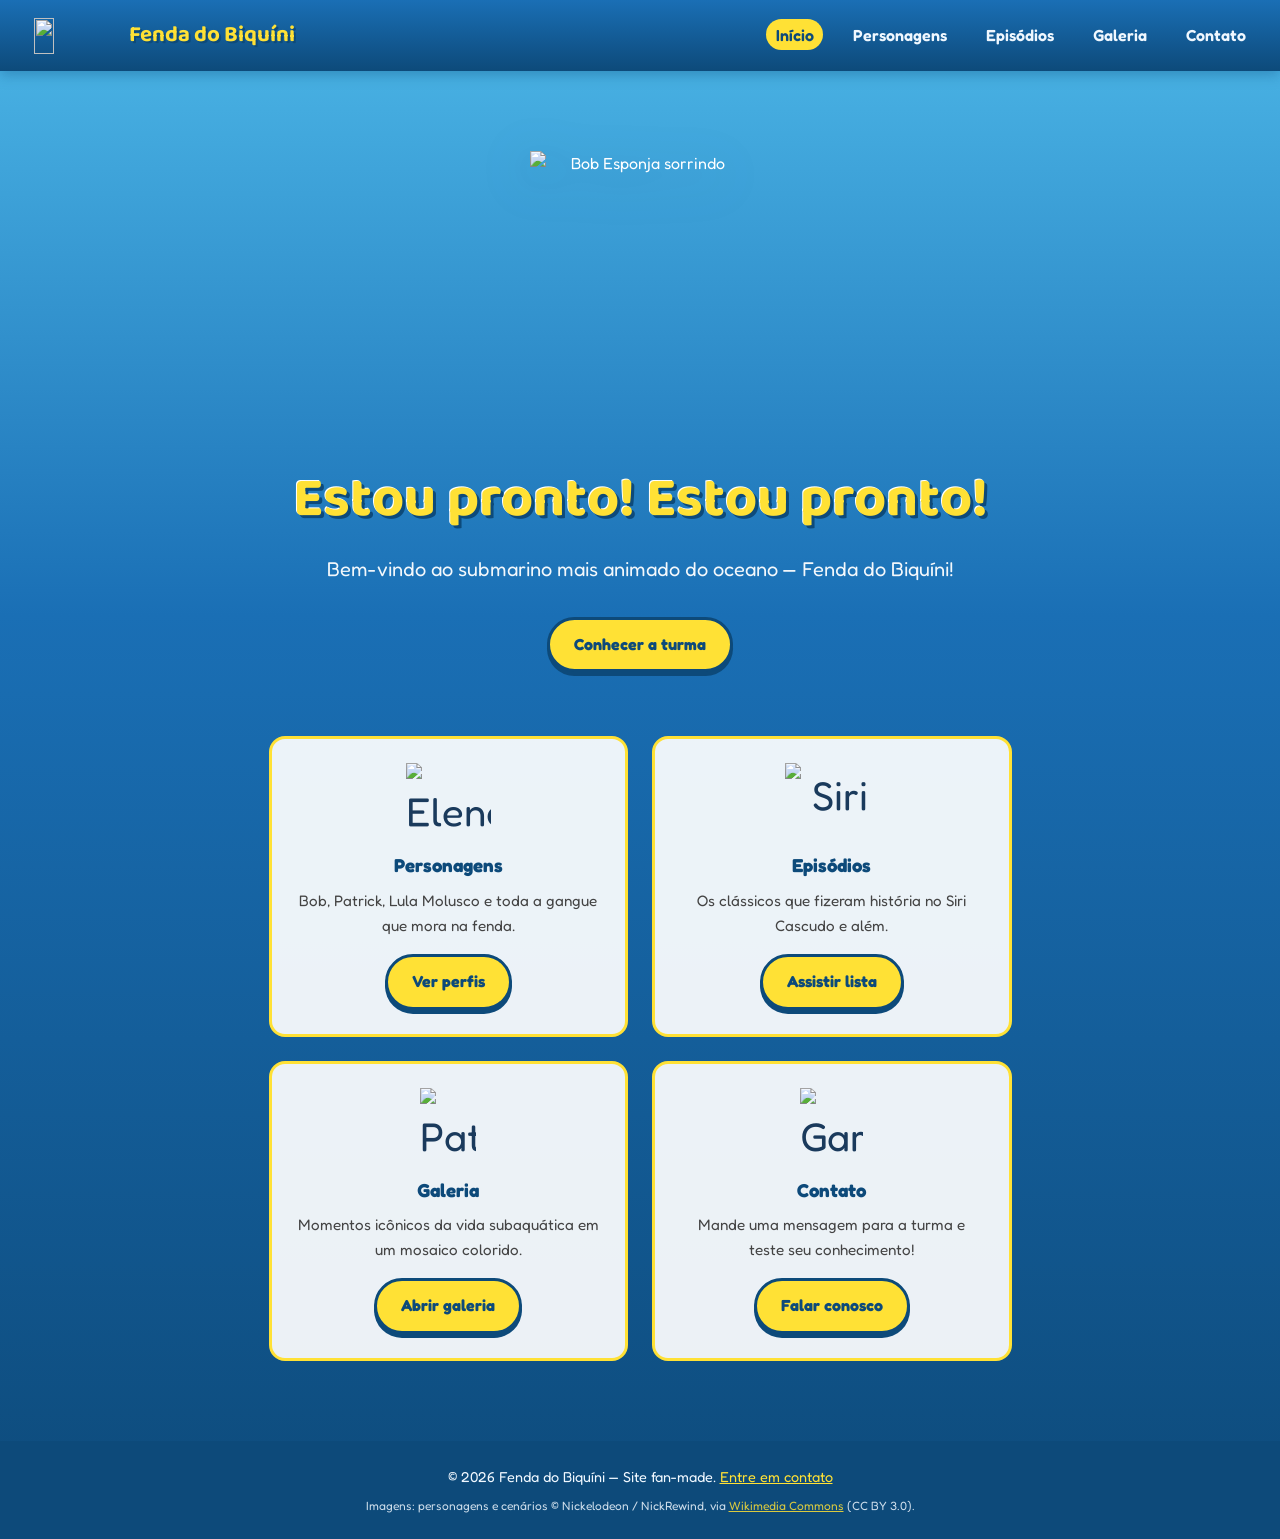
==== index.html @ 4ca2a957 "Site do Bob Esponja Projeto de um site do bob esponja, gostei, ficou super bonito" ====
<!DOCTYPE html>
<html lang="pt-BR">
<head>
  <meta charset="UTF-8">
  <meta name="viewport" content="width=device-width, initial-scale=1.0">
  <title>Fenda do Biquíni — Início</title>
  <link rel="stylesheet" href="styles.css">
  <link rel="stylesheet" href="index.css">
  <link rel="stylesheet" href="imagens.css">
</head>
<body class="pagina-inicio">
  <div class="bolhas-bg" aria-hidden="true" id="bolhas"></div>

  <nav class="nav-bikini">
    <a href="index.html" class="logo">
      <img src="https://upload.wikimedia.org/wikipedia/commons/thumb/8/8a/SpongeBob_SquarePants_logo.svg/120px-SpongeBob_SquarePants_logo.svg.png" alt="" class="logo-img" width="120" height="48">
      <span class="logo-texto">Fenda do Biquíni</span>
    </a>
    <ul>
      <li><a href="index.html" class="ativo">Início</a></li>
      <li><a href="personagens.html">Personagens</a></li>
      <li><a href="episodios.html">Episódios</a></li>
      <li><a href="galeria.html">Galeria</a></li>
      <li><a href="contato.html">Contato</a></li>
    </ul>
  </nav>

  <main class="conteudo">
    <section class="hero-fenda">
      <img
        class="img-oficial img-hero-bob"
        src="https://upload.wikimedia.org/wikipedia/commons/7/7a/SpongeBob_SquarePants_character.png"
        alt="Bob Esponja sorrindo"
        width="314"
        height="406"
      >
      <h1>Estou pronto! Estou pronto!</h1>
      <p class="subtitulo">Bem-vindo ao submarino mais animado do oceano — Fenda do Biquíni!</p>
      <a href="personagens.html" class="btn-bob">Conhecer a turma</a>
    </section>

    <section class="cards-explorar" aria-label="Explorar o site">
      <article class="card-fenda">
        <div class="icone">
          <img class="icone-img img-oficial" src="https://upload.wikimedia.org/wikipedia/commons/b/b2/SpongeBob_SquarePants_character_montage.png" alt="Elenco do desenho" width="120" height="102">
        </div>
        <h3>Personagens</h3>
        <p>Bob, Patrick, Lula Molusco e toda a gangue que mora na fenda.</p>
        <a href="personagens.html" class="btn-bob">Ver perfis</a>
      </article>
      <article class="card-fenda">
        <div class="icone">
          <img class="icone-img img-oficial" src="https://upload.wikimedia.org/wikipedia/commons/2/25/The_Krusty_Krab.png" alt="Siri Cascudo" width="120" height="92">
        </div>
        <h3>Episódios</h3>
        <p>Os clássicos que fizeram história no Siri Cascudo e além.</p>
        <a href="episodios.html" class="btn-bob">Assistir lista</a>
      </article>
      <article class="card-fenda">
        <div class="icone">
          <img class="icone-img img-oficial" src="https://upload.wikimedia.org/wikipedia/commons/2/28/Patrick_Star_character.png" alt="Patrick Estrela" width="80" height="103">
        </div>
        <h3>Galeria</h3>
        <p>Momentos icônicos da vida subaquática em um mosaico colorido.</p>
        <a href="galeria.html" class="btn-bob">Abrir galeria</a>
      </article>
      <article class="card-fenda">
        <div class="icone">
          <img class="icone-img img-oficial" src="https://upload.wikimedia.org/wikipedia/commons/4/4a/Gary_%28SpongeBob%29_character.png" alt="Gary o caracol" width="80" height="91">
        </div>
        <h3>Contato</h3>
        <p>Mande uma mensagem para a turma e teste seu conhecimento!</p>
        <a href="contato.html" class="btn-bob">Falar conosco</a>
      </article>
    </section>
  </main>

  <footer class="rodape-fenda">
    <p>© 2026 Fenda do Biquíni — Site fan-made. <a href="contato.html">Entre em contato</a></p>
    <p class="credito-imagens">Imagens: personagens e cenários © Nickelodeon / NickRewind, via <a href="https://commons.wikimedia.org/wiki/Category:SpongeBob_SquarePants" target="_blank" rel="noopener">Wikimedia Commons</a> (CC BY 3.0).</p>
  </footer>

  <script>
    (function () {
      const container = document.getElementById('bolhas');
      for (let i = 0; i < 12; i++) {
        const b = document.createElement('div');
        b.className = 'bolha';
        const size = 8 + Math.random() * 24;
        b.style.width = size + 'px';
        b.style.height = size + 'px';
        b.style.left = Math.random() * 100 + '%';
        b.style.animationDuration = 6 + Math.random() * 8 + 's';
        b.style.animationDelay = Math.random() * 5 + 's';
        container.appendChild(b);
      }
    })();
  </script>
</body>
</html>
---- styles.css ----
/* ===== Base compartilhada ===== */
@import url('https://fonts.googleapis.com/css2?family=Baloo+2:wght@400;600;700&family=Fredoka:wght@400;600&display=swap');

:root {
  --amarelo-bob: #ffe135;
  --amarelo-escuro: #f5c800;
  --azul-oceano: #1a6fb5;
  --azul-profundo: #0d4a7a;
  --rosa-patrick: #ff6b9d;
  --verde-plankton: #4caf50;
  --branco-espuma: #f0f8ff;
  --marrom-areia: #e8c872;
  --sombra: rgba(13, 74, 122, 0.35);
}

* {
  margin: 0;
  padding: 0;
  box-sizing: border-box;
}

body {
  font-family: 'Fredoka', sans-serif;
  min-height: 100vh;
  color: #1a3a5c;
  line-height: 1.6;
}

/* Navegação global */
.nav-bikini {
  background: linear-gradient(180deg, var(--azul-oceano) 0%, var(--azul-profundo) 100%);
  padding: 0.75rem 1.5rem;
  display: flex;
  flex-wrap: wrap;
  align-items: center;
  justify-content: space-between;
  gap: 1rem;
  box-shadow: 0 4px 12px var(--sombra);
  position: sticky;
  top: 0;
  z-index: 100;
}

.nav-bikini .logo {
  font-family: 'Baloo 2', cursive;
  font-size: 1.4rem;
  font-weight: 700;
  color: var(--amarelo-bob);
  text-decoration: none;
  text-shadow: 2px 2px 0 var(--azul-profundo);
}

.nav-bikini ul {
  list-style: none;
  display: flex;
  flex-wrap: wrap;
  gap: 0.5rem 1.25rem;
}

.nav-bikini a {
  color: var(--branco-espuma);
  text-decoration: none;
  font-weight: 600;
  padding: 0.35rem 0.6rem;
  border-radius: 20px;
  transition: background 0.2s, color 0.2s;
}

.nav-bikini a:hover,
.nav-bikini a.ativo {
  background: var(--amarelo-bob);
  color: var(--azul-profundo);
}

footer.rodape-fenda {
  background: var(--azul-profundo);
  color: var(--branco-espuma);
  text-align: center;
  padding: 1.5rem;
  margin-top: auto;
  font-size: 0.9rem;
}

footer.rodape-fenda a {
  color: var(--amarelo-bob);
}

footer .credito-imagens {
  font-size: 0.75rem;
  opacity: 0.85;
  margin-top: 0.5rem;
  max-width: 42rem;
  margin-left: auto;
  margin-right: auto;
}

/* Bolhas decorativas */
.bolhas-bg {
  position: fixed;
  inset: 0;
  pointer-events: none;
  overflow: hidden;
  z-index: 0;
}

.bolha {
  position: absolute;
  border-radius: 50%;
  background: rgba(255, 255, 255, 0.15);
  border: 2px solid rgba(255, 255, 255, 0.25);
  animation: subir-bolha linear infinite;
}

@keyframes subir-bolha {
  0% {
    transform: translateY(100vh) scale(0.5);
    opacity: 0;
  }
  10% {
    opacity: 0.6;
  }
  90% {
    opacity: 0.4;
  }
  100% {
    transform: translateY(-20vh) scale(1);
    opacity: 0;
  }
}

/* Utilitários */
.conteudo {
  position: relative;
  z-index: 1;
  max-width: 1100px;
  margin: 0 auto;
  padding: 2rem 1.5rem;
}

.btn-bob {
  display: inline-block;
  background: var(--amarelo-bob);
  color: var(--azul-profundo);
  font-weight: 700;
  padding: 0.75rem 1.5rem;
  border: 3px solid var(--azul-profundo);
  border-radius: 50px;
  text-decoration: none;
  cursor: pointer;
  font-family: inherit;
  font-size: 1rem;
  transition: transform 0.15s, box-shadow 0.15s;
  box-shadow: 0 4px 0 var(--azul-profundo);
}

.btn-bob:hover {
  transform: translateY(-2px);
  box-shadow: 0 6px 0 var(--azul-profundo);
}

.btn-bob:active {
  transform: translateY(2px);
  box-shadow: 0 2px 0 var(--azul-profundo);
}
---- index.css ----
/* Página Inicial — layout hero + cards */
body.pagina-inicio {
  background: linear-gradient(180deg, #4db8e8 0%, var(--azul-oceano) 40%, var(--azul-profundo) 100%);
  display: flex;
  flex-direction: column;
}

.hero-fenda {
  text-align: center;
  padding: 3rem 1.5rem 4rem;
  color: white;
}

.hero-fenda h1 {
  font-family: 'Baloo 2', cursive;
  font-size: clamp(2.2rem, 6vw, 3.5rem);
  color: var(--amarelo-bob);
  text-shadow: 3px 3px 0 var(--azul-profundo), -1px -1px 0 #fff;
  margin-bottom: 0.5rem;
}

.hero-fenda .subtitulo {
  font-size: 1.25rem;
  margin-bottom: 2rem;
  opacity: 0.95;
}

.esponja-hero {
  width: 140px;
  height: 140px;
  margin: 0 auto 1.5rem;
  background: var(--amarelo-bob);
  border-radius: 25% 25% 20% 20%;
  border: 4px solid var(--amarelo-escuro);
  position: relative;
  animation: quicar 2s ease-in-out infinite;
  box-shadow: 0 8px 20px var(--sombra);
}

.esponja-hero::before,
.esponja-hero::after {
  content: '';
  position: absolute;
  background: var(--amarelo-escuro);
  border-radius: 50%;
  opacity: 0.4;
}

.esponja-hero::before {
  width: 12px;
  height: 12px;
  top: 25%;
  left: 20%;
  box-shadow: 35px 0 0 var(--amarelo-escuro), 70px 15px 0 var(--amarelo-escuro),
    20px 40px 0 var(--amarelo-escuro), 55px 50px 0 var(--amarelo-escuro);
}

.esponja-hero .olhos {
  position: absolute;
  top: 35%;
  left: 50%;
  transform: translateX(-50%);
  display: flex;
  gap: 18px;
}

.esponja-hero .olho {
  width: 28px;
  height: 32px;
  background: white;
  border-radius: 50%;
  border: 2px solid #333;
}

.esponja-hero .olho::after {
  content: '';
  display: block;
  width: 10px;
  height: 12px;
  background: #333;
  border-radius: 50%;
  margin: 10px auto 0;
}

.esponja-hero .boca {
  position: absolute;
  bottom: 28%;
  left: 50%;
  transform: translateX(-50%);
  width: 50px;
  height: 20px;
  border: 3px solid #333;
  border-top: none;
  border-radius: 0 0 50% 50%;
  background: #ff9999;
}

@keyframes quicar {
  0%, 100% { transform: translateY(0); }
  50% { transform: translateY(-12px); }
}

.cards-explorar {
  display: grid;
  grid-template-columns: repeat(auto-fit, minmax(240px, 1fr));
  gap: 1.5rem;
  padding-bottom: 3rem;
}

.card-fenda {
  background: rgba(255, 255, 255, 0.92);
  border-radius: 16px;
  padding: 1.5rem;
  border: 3px solid var(--amarelo-bob);
  text-align: center;
  transition: transform 0.2s;
}

.card-fenda:hover {
  transform: scale(1.03);
}

.card-fenda .icone {
  font-size: 2.5rem;
  margin-bottom: 0.5rem;
}

.card-fenda h3 {
  color: var(--azul-profundo);
  margin-bottom: 0.5rem;
}

.card-fenda p {
  font-size: 0.95rem;
  margin-bottom: 1rem;
  color: #444;
}
---- imagens.css ----
/* Estilos para imagens oficiais (Wikimedia Commons) */
.img-oficial {
  display: block;
  max-width: 100%;
  height: auto;
  object-fit: contain;
}

.perfil-cabecalho .img-oficial {
  width: auto;
  max-height: 88px;
  margin: 0 auto;
  filter: drop-shadow(0 4px 8px rgba(0, 0, 0, 0.2));
}

.perfil-cabecalho {
  height: 120px;
  padding: 0.5rem;
}

.hero-fenda .img-hero-bob {
  width: min(220px, 70vw);
  max-height: 280px;
  margin: 0 auto 1.5rem;
  animation: quicar 2s ease-in-out infinite;
  filter: drop-shadow(0 10px 24px var(--sombra));
}

.card-fenda .icone-img {
  height: 72px;
  width: auto;
  margin: 0 auto 0.5rem;
  object-fit: contain;
}

.card-fenda .icone {
  display: flex;
  align-items: center;
  justify-content: center;
  min-height: 80px;
}

.item-galeria .arte img {
  width: 100%;
  height: 100%;
  object-fit: cover;
  display: block;
}

.item-galeria .arte {
  font-size: 0;
}

.lightbox-conteudo .lightbox-img {
  max-width: 100%;
  max-height: 50vh;
  width: auto;
  margin: 0 auto 1rem;
  border-radius: 8px;
}

.episodio-card .thumb-ep {
  width: 100%;
  max-height: 140px;
  object-fit: cover;
  border-radius: 8px;
  margin-bottom: 0.75rem;
}

.nav-bikini .logo-img {
  height: 36px;
  width: auto;
  vertical-align: middle;
  margin-right: 0.35rem;
}

.nav-bikini .logo {
  display: inline-flex;
  align-items: center;
}

.logo-texto {
  vertical-align: middle;
}

.credito-imagens {
  font-size: 0.75rem;
  opacity: 0.85;
  margin-top: 0.5rem;
}

.credito-imagens a {
  color: var(--amarelo-bob);
}
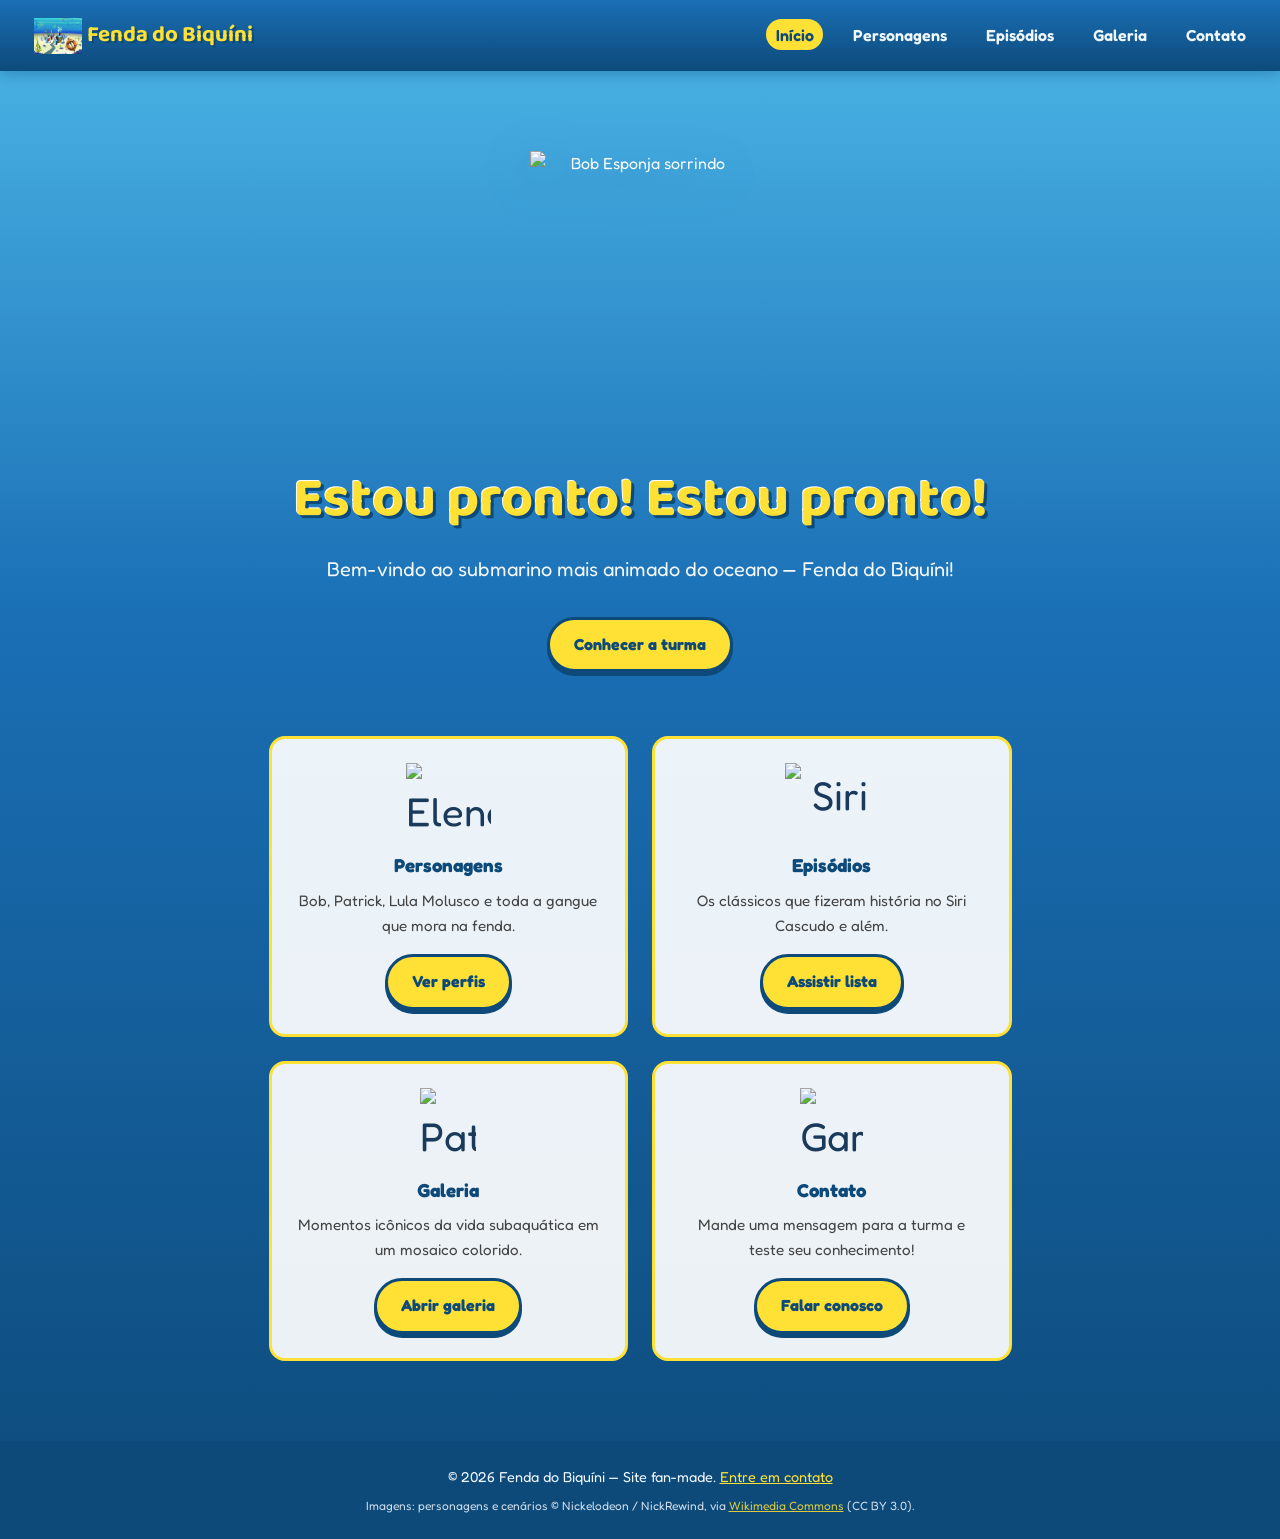
==== commit 17fbef1a: "Site do Bob Esponja Meu site do Bob Esponja. Troquei as imagens, elas não estavam carregando" ====
--- a/index.html
+++ b/index.html
@@ -1,100 +1,110 @@
 <!DOCTYPE html>
 <html lang="pt-BR">
+
 <head>
-  <meta charset="UTF-8">
-  <meta name="viewport" content="width=device-width, initial-scale=1.0">
-  <title>Fenda do Biquíni — Início</title>
-  <link rel="stylesheet" href="styles.css">
-  <link rel="stylesheet" href="index.css">
-  <link rel="stylesheet" href="imagens.css">
+    <meta charset="UTF-8">
+    <meta name="viewport" content="width=device-width, initial-scale=1.0">
+    <title>Fenda do Biquíni — Início</title>
+    <link rel="stylesheet" href="styles.css">
+    <link rel="stylesheet" href="index.css">
+    <link rel="stylesheet" href="imagens.css">
 </head>
+
 <body class="pagina-inicio">
-  <div class="bolhas-bg" aria-hidden="true" id="bolhas"></div>
+    <div class="bolhas-bg" aria-hidden="true" id="bolhas"></div>
 
-  <nav class="nav-bikini">
-    <a href="index.html" class="logo">
-      <img src="https://upload.wikimedia.org/wikipedia/commons/thumb/8/8a/SpongeBob_SquarePants_logo.svg/120px-SpongeBob_SquarePants_logo.svg.png" alt="" class="logo-img" width="120" height="48">
-      <span class="logo-texto">Fenda do Biquíni</span>
-    </a>
-    <ul>
-      <li><a href="index.html" class="ativo">Início</a></li>
-      <li><a href="personagens.html">Personagens</a></li>
-      <li><a href="episodios.html">Episódios</a></li>
-      <li><a href="galeria.html">Galeria</a></li>
-      <li><a href="contato.html">Contato</a></li>
-    </ul>
-  </nav>
+    <nav class="nav-bikini">
+        <a href="index.html" class="logo">
+            <img src="[data-uri]
+                alt="" class=" logo-img" width="120" height="48">
+            <span class="logo-texto">Fenda do Biquíni</span>
+        </a>
+        <ul>
+            <li><a href="index.html" class="ativo">Início</a></li>
+            <li><a href="personagens.html">Personagens</a></li>
+            <li><a href="episodios.html">Episódios</a></li>
+            <li><a href="galeria.html">Galeria</a></li>
+            <li><a href="contato.html">Contato</a></li>
+        </ul>
+    </nav>
 
-  <main class="conteudo">
-    <section class="hero-fenda">
-      <img
-        class="img-oficial img-hero-bob"
-        src="https://upload.wikimedia.org/wikipedia/commons/7/7a/SpongeBob_SquarePants_character.png"
-        alt="Bob Esponja sorrindo"
-        width="314"
-        height="406"
-      >
-      <h1>Estou pronto! Estou pronto!</h1>
-      <p class="subtitulo">Bem-vindo ao submarino mais animado do oceano — Fenda do Biquíni!</p>
-      <a href="personagens.html" class="btn-bob">Conhecer a turma</a>
-    </section>
+    <main class="conteudo">
+        <section class="hero-fenda">
+            <img class="img-oficial img-hero-bob"
+                src="https://upload.wikimedia.org/wikipedia/commons/7/7a/SpongeBob_SquarePants_character.png"
+                alt="Bob Esponja sorrindo" width="314" height="406">
+            <h1>Estou pronto! Estou pronto!</h1>
+            <p class="subtitulo">Bem-vindo ao submarino mais animado do oceano — Fenda do Biquíni!</p>
+            <a href="personagens.html" class="btn-bob">Conhecer a turma</a>
+        </section>
 
-    <section class="cards-explorar" aria-label="Explorar o site">
-      <article class="card-fenda">
-        <div class="icone">
-          <img class="icone-img img-oficial" src="https://upload.wikimedia.org/wikipedia/commons/b/b2/SpongeBob_SquarePants_character_montage.png" alt="Elenco do desenho" width="120" height="102">
-        </div>
-        <h3>Personagens</h3>
-        <p>Bob, Patrick, Lula Molusco e toda a gangue que mora na fenda.</p>
-        <a href="personagens.html" class="btn-bob">Ver perfis</a>
-      </article>
-      <article class="card-fenda">
-        <div class="icone">
-          <img class="icone-img img-oficial" src="https://upload.wikimedia.org/wikipedia/commons/2/25/The_Krusty_Krab.png" alt="Siri Cascudo" width="120" height="92">
-        </div>
-        <h3>Episódios</h3>
-        <p>Os clássicos que fizeram história no Siri Cascudo e além.</p>
-        <a href="episodios.html" class="btn-bob">Assistir lista</a>
-      </article>
-      <article class="card-fenda">
-        <div class="icone">
-          <img class="icone-img img-oficial" src="https://upload.wikimedia.org/wikipedia/commons/2/28/Patrick_Star_character.png" alt="Patrick Estrela" width="80" height="103">
-        </div>
-        <h3>Galeria</h3>
-        <p>Momentos icônicos da vida subaquática em um mosaico colorido.</p>
-        <a href="galeria.html" class="btn-bob">Abrir galeria</a>
-      </article>
-      <article class="card-fenda">
-        <div class="icone">
-          <img class="icone-img img-oficial" src="https://upload.wikimedia.org/wikipedia/commons/4/4a/Gary_%28SpongeBob%29_character.png" alt="Gary o caracol" width="80" height="91">
-        </div>
-        <h3>Contato</h3>
-        <p>Mande uma mensagem para a turma e teste seu conhecimento!</p>
-        <a href="contato.html" class="btn-bob">Falar conosco</a>
-      </article>
-    </section>
-  </main>
+        <section class="cards-explorar" aria-label="Explorar o site">
+            <article class="card-fenda">
+                <div class="icone">
+                    <img class="icone-img img-oficial"
+                        src="https://upload.wikimedia.org/wikipedia/commons/b/b2/SpongeBob_SquarePants_character_montage.png"
+                        alt="Elenco do desenho" width="120" height="102">
+                </div>
+                <h3>Personagens</h3>
+                <p>Bob, Patrick, Lula Molusco e toda a gangue que mora na fenda.</p>
+                <a href="personagens.html" class="btn-bob">Ver perfis</a>
+            </article>
+            <article class="card-fenda">
+                <div class="icone">
+                    <img class="icone-img img-oficial"
+                        src="https://upload.wikimedia.org/wikipedia/commons/2/25/The_Krusty_Krab.png" alt="Siri Cascudo"
+                        width="120" height="92">
+                </div>
+                <h3>Episódios</h3>
+                <p>Os clássicos que fizeram história no Siri Cascudo e além.</p>
+                <a href="episodios.html" class="btn-bob">Assistir lista</a>
+            </article>
+            <article class="card-fenda">
+                <div class="icone">
+                    <img class="icone-img img-oficial"
+                        src="https://upload.wikimedia.org/wikipedia/commons/2/28/Patrick_Star_character.png"
+                        alt="Patrick Estrela" width="80" height="103">
+                </div>
+                <h3>Galeria</h3>
+                <p>Momentos icônicos da vida subaquática em um mosaico colorido.</p>
+                <a href="galeria.html" class="btn-bob">Abrir galeria</a>
+            </article>
+            <article class="card-fenda">
+                <div class="icone">
+                    <img class="icone-img img-oficial"
+                        src="https://upload.wikimedia.org/wikipedia/commons/4/4a/Gary_%28SpongeBob%29_character.png"
+                        alt="Gary o caracol" width="80" height="91">
+                </div>
+                <h3>Contato</h3>
+                <p>Mande uma mensagem para a turma e teste seu conhecimento!</p>
+                <a href="contato.html" class="btn-bob">Falar conosco</a>
+            </article>
+        </section>
+    </main>
 
-  <footer class="rodape-fenda">
-    <p>© 2026 Fenda do Biquíni — Site fan-made. <a href="contato.html">Entre em contato</a></p>
-    <p class="credito-imagens">Imagens: personagens e cenários © Nickelodeon / NickRewind, via <a href="https://commons.wikimedia.org/wiki/Category:SpongeBob_SquarePants" target="_blank" rel="noopener">Wikimedia Commons</a> (CC BY 3.0).</p>
-  </footer>
+    <footer class="rodape-fenda">
+        <p>© 2026 Fenda do Biquíni — Site fan-made. <a href="contato.html">Entre em contato</a></p>
+        <p class="credito-imagens">Imagens: personagens e cenários © Nickelodeon / NickRewind, via <a
+                href="https://commons.wikimedia.org/wiki/Category:SpongeBob_SquarePants" target="_blank"
+                rel="noopener">Wikimedia Commons</a> (CC BY 3.0).</p>
+    </footer>
 
-  <script>
-    (function () {
-      const container = document.getElementById('bolhas');
-      for (let i = 0; i < 12; i++) {
-        const b = document.createElement('div');
-        b.className = 'bolha';
-        const size = 8 + Math.random() * 24;
-        b.style.width = size + 'px';
-        b.style.height = size + 'px';
-        b.style.left = Math.random() * 100 + '%';
-        b.style.animationDuration = 6 + Math.random() * 8 + 's';
-        b.style.animationDelay = Math.random() * 5 + 's';
-        container.appendChild(b);
-      }
-    })();
-  </script>
+    <script>
+        (function () {
+            const container = document.getElementById('bolhas');
+            for (let i = 0; i < 12; i++) {
+                const b = document.createElement('div');
+                b.className = 'bolha';
+                const size = 8 + Math.random() * 24;
+                b.style.width = size + 'px';
+                b.style.height = size + 'px';
+                b.style.left = Math.random() * 100 + '%';
+                b.style.animationDuration = 6 + Math.random() * 8 + 's';
+                b.style.animationDelay = Math.random() * 5 + 's';
+                container.appendChild(b);
+            }
+        })();
+    </script>
 </body>
-</html>
+
+</html>
--- a/styles.css
+++ b/styles.css
@@ -2,163 +2,166 @@
 @import url('https://fonts.googleapis.com/css2?family=Baloo+2:wght@400;600;700&family=Fredoka:wght@400;600&display=swap');
 
 :root {
-  --amarelo-bob: #ffe135;
-  --amarelo-escuro: #f5c800;
-  --azul-oceano: #1a6fb5;
-  --azul-profundo: #0d4a7a;
-  --rosa-patrick: #ff6b9d;
-  --verde-plankton: #4caf50;
-  --branco-espuma: #f0f8ff;
-  --marrom-areia: #e8c872;
-  --sombra: rgba(13, 74, 122, 0.35);
+    --amarelo-bob: #ffe135;
+    --amarelo-escuro: #f5c800;
+    --azul-oceano: #1a6fb5;
+    --azul-profundo: #0d4a7a;
+    --rosa-patrick: #ff6b9d;
+    --verde-plankton: #4caf50;
+    --branco-espuma: #f0f8ff;
+    --marrom-areia: #e8c872;
+    --sombra: rgba(13, 74, 122, 0.35);
 }
 
 * {
-  margin: 0;
-  padding: 0;
-  box-sizing: border-box;
+    margin: 0;
+    padding: 0;
+    box-sizing: border-box;
 }
 
 body {
-  font-family: 'Fredoka', sans-serif;
-  min-height: 100vh;
-  color: #1a3a5c;
-  line-height: 1.6;
+    font-family: 'Fredoka', sans-serif;
+    min-height: 100vh;
+    color: #1a3a5c;
+    line-height: 1.6;
 }
 
 /* Navegação global */
 .nav-bikini {
-  background: linear-gradient(180deg, var(--azul-oceano) 0%, var(--azul-profundo) 100%);
-  padding: 0.75rem 1.5rem;
-  display: flex;
-  flex-wrap: wrap;
-  align-items: center;
-  justify-content: space-between;
-  gap: 1rem;
-  box-shadow: 0 4px 12px var(--sombra);
-  position: sticky;
-  top: 0;
-  z-index: 100;
+    background: linear-gradient(180deg, var(--azul-oceano) 0%, var(--azul-profundo) 100%);
+    padding: 0.75rem 1.5rem;
+    display: flex;
+    flex-wrap: wrap;
+    align-items: center;
+    justify-content: space-between;
+    gap: 1rem;
+    box-shadow: 0 4px 12px var(--sombra);
+    position: sticky;
+    top: 0;
+    z-index: 100;
 }
 
 .nav-bikini .logo {
-  font-family: 'Baloo 2', cursive;
-  font-size: 1.4rem;
-  font-weight: 700;
-  color: var(--amarelo-bob);
-  text-decoration: none;
-  text-shadow: 2px 2px 0 var(--azul-profundo);
+    font-family: 'Baloo 2', cursive;
+    font-size: 1.4rem;
+    font-weight: 700;
+    color: var(--amarelo-bob);
+    text-decoration: none;
+    text-shadow: 2px 2px 0 var(--azul-profundo);
 }
 
 .nav-bikini ul {
-  list-style: none;
-  display: flex;
-  flex-wrap: wrap;
-  gap: 0.5rem 1.25rem;
+    list-style: none;
+    display: flex;
+    flex-wrap: wrap;
+    gap: 0.5rem 1.25rem;
 }
 
 .nav-bikini a {
-  color: var(--branco-espuma);
-  text-decoration: none;
-  font-weight: 600;
-  padding: 0.35rem 0.6rem;
-  border-radius: 20px;
-  transition: background 0.2s, color 0.2s;
+    color: var(--branco-espuma);
+    text-decoration: none;
+    font-weight: 600;
+    padding: 0.35rem 0.6rem;
+    border-radius: 20px;
+    transition: background 0.2s, color 0.2s;
 }
 
 .nav-bikini a:hover,
 .nav-bikini a.ativo {
-  background: var(--amarelo-bob);
-  color: var(--azul-profundo);
+    background: var(--amarelo-bob);
+    color: var(--azul-profundo);
 }
 
 footer.rodape-fenda {
-  background: var(--azul-profundo);
-  color: var(--branco-espuma);
-  text-align: center;
-  padding: 1.5rem;
-  margin-top: auto;
-  font-size: 0.9rem;
+    background: var(--azul-profundo);
+    color: var(--branco-espuma);
+    text-align: center;
+    padding: 1.5rem;
+    margin-top: auto;
+    font-size: 0.9rem;
 }
 
 footer.rodape-fenda a {
-  color: var(--amarelo-bob);
+    color: var(--amarelo-bob);
 }
 
 footer .credito-imagens {
-  font-size: 0.75rem;
-  opacity: 0.85;
-  margin-top: 0.5rem;
-  max-width: 42rem;
-  margin-left: auto;
-  margin-right: auto;
+    font-size: 0.75rem;
+    opacity: 0.85;
+    margin-top: 0.5rem;
+    max-width: 42rem;
+    margin-left: auto;
+    margin-right: auto;
 }
 
 /* Bolhas decorativas */
 .bolhas-bg {
-  position: fixed;
-  inset: 0;
-  pointer-events: none;
-  overflow: hidden;
-  z-index: 0;
+    position: fixed;
+    inset: 0;
+    pointer-events: none;
+    overflow: hidden;
+    z-index: 0;
 }
 
 .bolha {
-  position: absolute;
-  border-radius: 50%;
-  background: rgba(255, 255, 255, 0.15);
-  border: 2px solid rgba(255, 255, 255, 0.25);
-  animation: subir-bolha linear infinite;
+    position: absolute;
+    border-radius: 50%;
+    background: rgba(255, 255, 255, 0.15);
+    border: 2px solid rgba(255, 255, 255, 0.25);
+    animation: subir-bolha linear infinite;
 }
 
 @keyframes subir-bolha {
-  0% {
-    transform: translateY(100vh) scale(0.5);
-    opacity: 0;
-  }
-  10% {
-    opacity: 0.6;
-  }
-  90% {
-    opacity: 0.4;
-  }
-  100% {
-    transform: translateY(-20vh) scale(1);
-    opacity: 0;
-  }
+    0% {
+        transform: translateY(100vh) scale(0.5);
+        opacity: 0;
+    }
+
+    10% {
+        opacity: 0.6;
+    }
+
+    90% {
+        opacity: 0.4;
+    }
+
+    100% {
+        transform: translateY(-20vh) scale(1);
+        opacity: 0;
+    }
 }
 
 /* Utilitários */
 .conteudo {
-  position: relative;
-  z-index: 1;
-  max-width: 1100px;
-  margin: 0 auto;
-  padding: 2rem 1.5rem;
+    position: relative;
+    z-index: 1;
+    max-width: 1100px;
+    margin: 0 auto;
+    padding: 2rem 1.5rem;
 }
 
 .btn-bob {
-  display: inline-block;
-  background: var(--amarelo-bob);
-  color: var(--azul-profundo);
-  font-weight: 700;
-  padding: 0.75rem 1.5rem;
-  border: 3px solid var(--azul-profundo);
-  border-radius: 50px;
-  text-decoration: none;
-  cursor: pointer;
-  font-family: inherit;
-  font-size: 1rem;
-  transition: transform 0.15s, box-shadow 0.15s;
-  box-shadow: 0 4px 0 var(--azul-profundo);
+    display: inline-block;
+    background: var(--amarelo-bob);
+    color: var(--azul-profundo);
+    font-weight: 700;
+    padding: 0.75rem 1.5rem;
+    border: 3px solid var(--azul-profundo);
+    border-radius: 50px;
+    text-decoration: none;
+    cursor: pointer;
+    font-family: inherit;
+    font-size: 1rem;
+    transition: transform 0.15s, box-shadow 0.15s;
+    box-shadow: 0 4px 0 var(--azul-profundo);
 }
 
 .btn-bob:hover {
-  transform: translateY(-2px);
-  box-shadow: 0 6px 0 var(--azul-profundo);
+    transform: translateY(-2px);
+    box-shadow: 0 6px 0 var(--azul-profundo);
 }
 
 .btn-bob:active {
-  transform: translateY(2px);
-  box-shadow: 0 2px 0 var(--azul-profundo);
-}
+    transform: translateY(2px);
+    box-shadow: 0 2px 0 var(--azul-profundo);
+}
--- a/index.css
+++ b/index.css
@@ -1,137 +1,144 @@
 /* Página Inicial — layout hero + cards */
 body.pagina-inicio {
-  background: linear-gradient(180deg, #4db8e8 0%, var(--azul-oceano) 40%, var(--azul-profundo) 100%);
-  display: flex;
-  flex-direction: column;
+    background: linear-gradient(180deg, #4db8e8 0%, var(--azul-oceano) 40%, var(--azul-profundo) 100%);
+    display: flex;
+    flex-direction: column;
 }
 
 .hero-fenda {
-  text-align: center;
-  padding: 3rem 1.5rem 4rem;
-  color: white;
+    text-align: center;
+    padding: 3rem 1.5rem 4rem;
+    color: white;
 }
 
 .hero-fenda h1 {
-  font-family: 'Baloo 2', cursive;
-  font-size: clamp(2.2rem, 6vw, 3.5rem);
-  color: var(--amarelo-bob);
-  text-shadow: 3px 3px 0 var(--azul-profundo), -1px -1px 0 #fff;
-  margin-bottom: 0.5rem;
+    font-family: 'Baloo 2', cursive;
+    font-size: clamp(2.2rem, 6vw, 3.5rem);
+    color: var(--amarelo-bob);
+    text-shadow: 3px 3px 0 var(--azul-profundo), -1px -1px 0 #fff;
+    margin-bottom: 0.5rem;
 }
 
 .hero-fenda .subtitulo {
-  font-size: 1.25rem;
-  margin-bottom: 2rem;
-  opacity: 0.95;
+    font-size: 1.25rem;
+    margin-bottom: 2rem;
+    opacity: 0.95;
 }
 
 .esponja-hero {
-  width: 140px;
-  height: 140px;
-  margin: 0 auto 1.5rem;
-  background: var(--amarelo-bob);
-  border-radius: 25% 25% 20% 20%;
-  border: 4px solid var(--amarelo-escuro);
-  position: relative;
-  animation: quicar 2s ease-in-out infinite;
-  box-shadow: 0 8px 20px var(--sombra);
+    width: 140px;
+    height: 140px;
+    margin: 0 auto 1.5rem;
+    background: var(--amarelo-bob);
+    border-radius: 25% 25% 20% 20%;
+    border: 4px solid var(--amarelo-escuro);
+    position: relative;
+    animation: quicar 2s ease-in-out infinite;
+    box-shadow: 0 8px 20px var(--sombra);
 }
 
 .esponja-hero::before,
 .esponja-hero::after {
-  content: '';
-  position: absolute;
-  background: var(--amarelo-escuro);
-  border-radius: 50%;
-  opacity: 0.4;
+    content: '';
+    position: absolute;
+    background: var(--amarelo-escuro);
+    border-radius: 50%;
+    opacity: 0.4;
 }
 
 .esponja-hero::before {
-  width: 12px;
-  height: 12px;
-  top: 25%;
-  left: 20%;
-  box-shadow: 35px 0 0 var(--amarelo-escuro), 70px 15px 0 var(--amarelo-escuro),
-    20px 40px 0 var(--amarelo-escuro), 55px 50px 0 var(--amarelo-escuro);
+    width: 12px;
+    height: 12px;
+    top: 25%;
+    left: 20%;
+    box-shadow: 35px 0 0 var(--amarelo-escuro), 70px 15px 0 var(--amarelo-escuro),
+        20px 40px 0 var(--amarelo-escuro), 55px 50px 0 var(--amarelo-escuro);
 }
 
 .esponja-hero .olhos {
-  position: absolute;
-  top: 35%;
-  left: 50%;
-  transform: translateX(-50%);
-  display: flex;
-  gap: 18px;
+    position: absolute;
+    top: 35%;
+    left: 50%;
+    transform: translateX(-50%);
+    display: flex;
+    gap: 18px;
 }
 
 .esponja-hero .olho {
-  width: 28px;
-  height: 32px;
-  background: white;
-  border-radius: 50%;
-  border: 2px solid #333;
+    width: 28px;
+    height: 32px;
+    background: white;
+    border-radius: 50%;
+    border: 2px solid #333;
 }
 
 .esponja-hero .olho::after {
-  content: '';
-  display: block;
-  width: 10px;
-  height: 12px;
-  background: #333;
-  border-radius: 50%;
-  margin: 10px auto 0;
+    content: '';
+    display: block;
+    width: 10px;
+    height: 12px;
+    background: #333;
+    border-radius: 50%;
+    margin: 10px auto 0;
 }
 
 .esponja-hero .boca {
-  position: absolute;
-  bottom: 28%;
-  left: 50%;
-  transform: translateX(-50%);
-  width: 50px;
-  height: 20px;
-  border: 3px solid #333;
-  border-top: none;
-  border-radius: 0 0 50% 50%;
-  background: #ff9999;
+    position: absolute;
+    bottom: 28%;
+    left: 50%;
+    transform: translateX(-50%);
+    width: 50px;
+    height: 20px;
+    border: 3px solid #333;
+    border-top: none;
+    border-radius: 0 0 50% 50%;
+    background: #ff9999;
 }
 
 @keyframes quicar {
-  0%, 100% { transform: translateY(0); }
-  50% { transform: translateY(-12px); }
+
+    0%,
+    100% {
+        transform: translateY(0);
+    }
+
+    50% {
+        transform: translateY(-12px);
+    }
 }
 
 .cards-explorar {
-  display: grid;
-  grid-template-columns: repeat(auto-fit, minmax(240px, 1fr));
-  gap: 1.5rem;
-  padding-bottom: 3rem;
+    display: grid;
+    grid-template-columns: repeat(auto-fit, minmax(240px, 1fr));
+    gap: 1.5rem;
+    padding-bottom: 3rem;
 }
 
 .card-fenda {
-  background: rgba(255, 255, 255, 0.92);
-  border-radius: 16px;
-  padding: 1.5rem;
-  border: 3px solid var(--amarelo-bob);
-  text-align: center;
-  transition: transform 0.2s;
+    background: rgba(255, 255, 255, 0.92);
+    border-radius: 16px;
+    padding: 1.5rem;
+    border: 3px solid var(--amarelo-bob);
+    text-align: center;
+    transition: transform 0.2s;
 }
 
 .card-fenda:hover {
-  transform: scale(1.03);
+    transform: scale(1.03);
 }
 
 .card-fenda .icone {
-  font-size: 2.5rem;
-  margin-bottom: 0.5rem;
+    font-size: 2.5rem;
+    margin-bottom: 0.5rem;
 }
 
 .card-fenda h3 {
-  color: var(--azul-profundo);
-  margin-bottom: 0.5rem;
+    color: var(--azul-profundo);
+    margin-bottom: 0.5rem;
 }
 
 .card-fenda p {
-  font-size: 0.95rem;
-  margin-bottom: 1rem;
-  color: #444;
-}
+    font-size: 0.95rem;
+    margin-bottom: 1rem;
+    color: #444;
+}
--- a/imagens.css
+++ b/imagens.css
@@ -1,94 +1,94 @@
 /* Estilos para imagens oficiais (Wikimedia Commons) */
 .img-oficial {
-  display: block;
-  max-width: 100%;
-  height: auto;
-  object-fit: contain;
+    display: block;
+    max-width: 100%;
+    height: auto;
+    object-fit: contain;
 }
 
 .perfil-cabecalho .img-oficial {
-  width: auto;
-  max-height: 88px;
-  margin: 0 auto;
-  filter: drop-shadow(0 4px 8px rgba(0, 0, 0, 0.2));
+    width: auto;
+    max-height: 88px;
+    margin: 0 auto;
+    filter: drop-shadow(0 4px 8px rgba(0, 0, 0, 0.2));
 }
 
 .perfil-cabecalho {
-  height: 120px;
-  padding: 0.5rem;
+    height: 120px;
+    padding: 0.5rem;
 }
 
 .hero-fenda .img-hero-bob {
-  width: min(220px, 70vw);
-  max-height: 280px;
-  margin: 0 auto 1.5rem;
-  animation: quicar 2s ease-in-out infinite;
-  filter: drop-shadow(0 10px 24px var(--sombra));
+    width: min(220px, 70vw);
+    max-height: 280px;
+    margin: 0 auto 1.5rem;
+    animation: quicar 2s ease-in-out infinite;
+    filter: drop-shadow(0 10px 24px var(--sombra));
 }
 
 .card-fenda .icone-img {
-  height: 72px;
-  width: auto;
-  margin: 0 auto 0.5rem;
-  object-fit: contain;
+    height: 72px;
+    width: auto;
+    margin: 0 auto 0.5rem;
+    object-fit: contain;
 }
 
 .card-fenda .icone {
-  display: flex;
-  align-items: center;
-  justify-content: center;
-  min-height: 80px;
+    display: flex;
+    align-items: center;
+    justify-content: center;
+    min-height: 80px;
 }
 
 .item-galeria .arte img {
-  width: 100%;
-  height: 100%;
-  object-fit: cover;
-  display: block;
+    width: 100%;
+    height: 100%;
+    object-fit: cover;
+    display: block;
 }
 
 .item-galeria .arte {
-  font-size: 0;
+    font-size: 0;
 }
 
 .lightbox-conteudo .lightbox-img {
-  max-width: 100%;
-  max-height: 50vh;
-  width: auto;
-  margin: 0 auto 1rem;
-  border-radius: 8px;
+    max-width: 100%;
+    max-height: 50vh;
+    width: auto;
+    margin: 0 auto 1rem;
+    border-radius: 8px;
 }
 
 .episodio-card .thumb-ep {
-  width: 100%;
-  max-height: 140px;
-  object-fit: cover;
-  border-radius: 8px;
-  margin-bottom: 0.75rem;
+    width: 100%;
+    max-height: 140px;
+    object-fit: cover;
+    border-radius: 8px;
+    margin-bottom: 0.75rem;
 }
 
 .nav-bikini .logo-img {
-  height: 36px;
-  width: auto;
-  vertical-align: middle;
-  margin-right: 0.35rem;
+    height: 36px;
+    width: auto;
+    vertical-align: middle;
+    margin-right: 0.35rem;
 }
 
 .nav-bikini .logo {
-  display: inline-flex;
-  align-items: center;
+    display: inline-flex;
+    align-items: center;
 }
 
 .logo-texto {
-  vertical-align: middle;
+    vertical-align: middle;
 }
 
 .credito-imagens {
-  font-size: 0.75rem;
-  opacity: 0.85;
-  margin-top: 0.5rem;
+    font-size: 0.75rem;
+    opacity: 0.85;
+    margin-top: 0.5rem;
 }
 
 .credito-imagens a {
-  color: var(--amarelo-bob);
-}
+    color: var(--amarelo-bob);
+}
